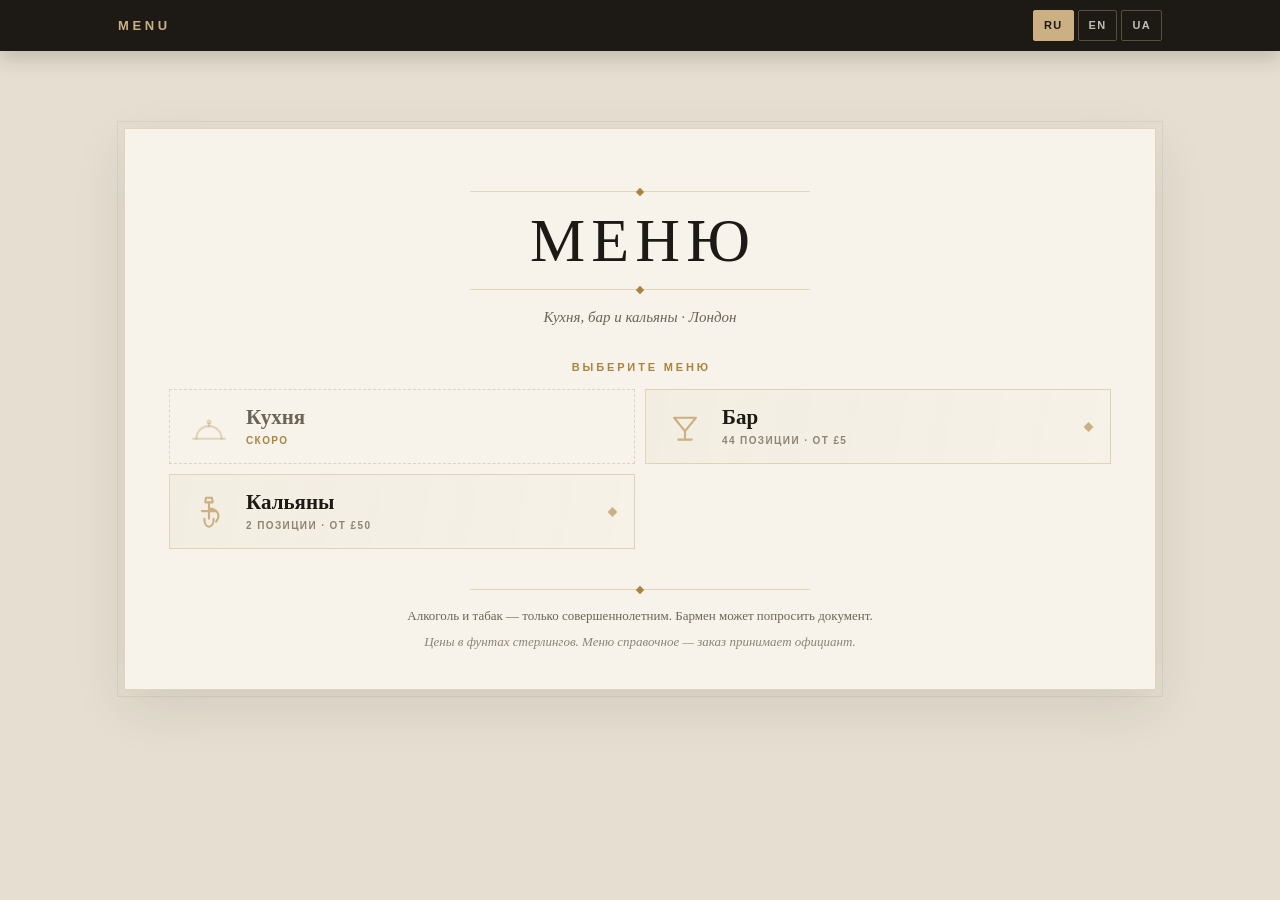
==== index.html @ bf513eb9 "Перезібрано сторінки меню" ====
<!doctype html>
<html lang="ru" class="no-chips">
<head>
<meta charset="utf-8">
<meta name="viewport" content="width=device-width, initial-scale=1, maximum-scale=1, user-scalable=no, viewport-fit=cover">
<title>Меню</title>
<meta name="theme-color" content="#1d1a16">
<meta name="build" content="bf54ff9557b7">
<link rel="manifest" href="site.webmanifest">
<link rel="apple-touch-icon" href="assets/icons/app-180.png">
<meta name="apple-mobile-web-app-capable" content="yes">
<meta name="apple-mobile-web-app-status-bar-style" content="black-translucent">
<meta name="apple-mobile-web-app-title" content="Menu">
<meta name="description" content="Меню">
<link rel="alternate" hreflang="ru" href="index.html"><link rel="alternate" hreflang="en" href="index-en.html"><link rel="alternate" hreflang="uk" href="index-uk.html">
<!-- Сторінку згенеровано: python3 tools/build.py. Правки — у data/ і assets/. -->
<style>
/* ==========================================================================
   Сторінка меню. Друкована картка, а не застосунок: папір, золото,
   антиква. Один світлий режим навмисно — меню має виглядати як надруковане.
   ========================================================================== */

:root {
  --paper:      #f7f3ea;
  --paper-edge: #e6dfd1;
  --ink:        #1d1a16;
  --muted:      #6d6455;
  --faint:      #8d8474;
  --gold:       #a8843f;
  --gold-soft:  #cbb083;
  --line:       rgba(168, 132, 63, .28);
  --line-soft:  rgba(29, 26, 22, .12);

  --serif: "Cormorant Garamond", "Didot", "Bodoni MT", "Playfair Display",
           "Times New Roman", Times, Georgia, serif;
  --sans:  "Inter", "Helvetica Neue", Arial, system-ui, sans-serif;

  --wrap: 1080px;
  color-scheme: light;
}

*, *::before, *::after { box-sizing: border-box; }

/* Подвійний дотик більше не збільшує сторінку: у меню за нього чіпляються
   випадково, і текст стрибає масштабом посеред читання. Щипок двома пальцями
   лишається — тим, кому дрібно, він потрібен. */
html, body { touch-action: manipulation; }

body {
  margin: 0;
  background: var(--paper-edge);
  color: var(--ink);
  font-family: var(--serif);
  font-size: 17px;
  line-height: 1.5;
  -webkit-text-size-adjust: 100%;
  padding-top: calc(var(--bar) + var(--inset));
}

/* Те, чого без скрипта немає сенсу показувати. */
.js-only { display: none; }
.js .js-only { display: block; }

/* ------------------------------------------------------------- шапка --- */
/* Панель прикріплена до верху вікна: марка, мови й розділи стоять на місці,
   а меню проходить під ними. Висота панелі описана змінною — з неї ж
   береться відступ сторінки, щоб перший рядок меню не ховався під панеллю.

   Відступ під системний рядок обмежений навмисно. Без нього годинник і
   заряд лягають просто на панель; з голим env(safe-area-inset-top) деякі
   вбудовані переглядачі повідомляють пів екрана, і над маркою повисає чорна
   смуга. Обмеження лишає рівно висоту системного рядка й не більше. */
:root {
  --bar: 100px;                                  /* марка + стрічка розділів */
  --bar-plain: 50.5px;                           /* на головній стрічки немає */
  --inset: min(env(safe-area-inset-top, 0px), 52px);   /* під системний рядок */
}

.no-chips { --bar: var(--bar-plain); }

.topbar {
  position: fixed;
  top: 0;
  left: 0;
  right: 0;
  z-index: 30;
  padding-top: var(--inset);
  background: #1d1a16;
  box-shadow: 0 8px 20px rgba(29, 26, 22, .18);
}

.site {
  background: #1d1a16;
  color: var(--paper);
}

.site__bar {
  max-width: var(--wrap);
  margin: 0 auto;
  padding: 10px 18px;
  display: flex;
  align-items: center;
  justify-content: space-between;
  gap: 12px;
}

.mark {
  display: inline-flex;
  text-decoration: none;
  font-family: var(--sans);
  font-size: 13px;
  font-weight: 600;
  letter-spacing: .28em;
  color: var(--gold-soft);
  align-items: baseline;
  gap: 8px;
}

.langs { display: flex; gap: 4px; }

.lang {
  text-decoration: none;
  background: transparent;
  border: 1px solid rgba(203, 176, 131, .35);
  color: rgba(247, 243, 234, .75);
  font-family: var(--sans);
  font-size: 11px;
  font-weight: 600;
  letter-spacing: .12em;
  padding: 6px 10px;
  border-radius: 2px;
  cursor: pointer;
  user-select: none;
  transition: background .15s, color .15s, border-color .15s;
}

.lang:hover { border-color: var(--gold-soft); color: var(--paper); }

.lang.is-active {
  background: var(--gold-soft);
  border-color: var(--gold-soft);
  color: #1d1a16;
}

/* ------------------------------------------------- стрічка розділів --- */
.subbar {
  border-top: 1px solid rgba(203, 176, 131, .18);
}

.subbar__inner {
  max-width: var(--wrap);
  margin: 0 auto;
  padding: 8px 12px;
  display: flex;
}

.chips { display: flex; }

/* -------------------------------------------------------------- аркуш --- */
/* Ціль кнопки «нагору». Запас зверху дорівнює висоті панелі, інакше перехід
   лишав би початок аркуша під нею. */
.sheet {
  scroll-margin-top: calc(var(--bar) + var(--inset));
  max-width: var(--wrap);
  margin: 0 auto;
  padding: 18px 12px 40px;
}

.sheet__inner {
  background: var(--paper);
  border: 1px solid var(--line);
  outline: 1px solid rgba(29, 26, 22, .06);
  outline-offset: 6px;
  padding: 34px 20px 30px;
  box-shadow: 0 18px 50px rgba(29, 26, 22, .10);
}

/* ------------------------------------------------------------ титул --- */
.masthead { text-align: center; }

.masthead__title {
  margin: 0;
  font-weight: 400;
  font-size: clamp(30px, 9vw, 62px);
  line-height: 1.05;
  letter-spacing: .1em;
  text-indent: .1em;
  text-transform: uppercase;
}

.masthead__sub {
  margin: 10px 0 0;
  font-style: italic;
  color: var(--muted);
  font-size: 15px;
}

/* Тонка лінія з ромбом посередині — розділювач із друкованої картки. */
.rule {
  height: 1px;
  background: var(--line);
  margin: 16px auto;
  max-width: 340px;
  position: relative;
}

.rule--diamond::after {
  content: "";
  position: absolute;
  left: 50%;
  top: 50%;
  width: 6px;
  height: 6px;
  background: var(--gold);
  transform: translate(-50%, -50%) rotate(45deg);
}

/* ---------------------------------------------------------- панель --- */
/* Пошук лишається на аркуші й гортається разом із ним: липким тут має бути
   лише те, чим гість користується постійно, — розділи. */
.toolbar { margin: 24px 0 4px; }

.field { position: relative; }

.field input {
  width: 100%;
  appearance: none;
  background: transparent;
  border: 0;
  border-bottom: 1px solid var(--line);
  padding: 8px 30px 8px 2px;
  font-family: var(--serif);
  font-size: 16px;
  font-style: italic;
  color: var(--ink);
}

.field input::placeholder { color: var(--faint); }

/* власний хрестик уже є — системний лише дублює його */
.field input::-webkit-search-cancel-button { display: none; }

.field input:focus { outline: none; border-bottom-color: var(--gold); }

.field__clear {
  position: absolute;
  right: 0;
  top: 50%;
  transform: translateY(-50%);
  appearance: none;
  background: none;
  border: 0;
  color: var(--faint);
  font-size: 14px;
  cursor: pointer;
  padding: 4px 6px;
}

.chips {
  flex: 1 1 auto;
  min-width: 0;
  gap: 8px;
  overflow-x: auto;
  scrollbar-width: none;
}

.chips::-webkit-scrollbar { display: none; }

.chip {
  flex: 0 0 auto;
  text-decoration: none;
  font-family: var(--sans);
  font-size: 11px;
  font-weight: 600;
  letter-spacing: .12em;
  text-transform: uppercase;
  color: rgba(247, 243, 234, .72);
  border: 1px solid rgba(203, 176, 131, .3);
  border-radius: 999px;
  padding: 7px 13px;
  white-space: nowrap;
  transition: color .15s, border-color .15s, background .15s;
}

.chip:hover { color: var(--paper); border-color: var(--gold-soft); }

/* назад на головну — інша роль, ніж у розділів, тому й вигляд інший */
.chip--back {
  color: var(--gold-soft);
  border-color: transparent;
  padding-left: 4px;
}

.chip--back:hover { color: var(--paper); border-color: transparent; }

.chip--top {
  font-size: 14px;
  line-height: 1;
  padding: 6px 11px;
}

.chip.is-active {
  color: #1d1a16;
  border-color: var(--gold-soft);
  background: var(--gold-soft);
}

.toolbar__count {
  margin: 6px 0 0;
  font-size: 12px;
  font-style: italic;
  color: var(--faint);
}

/* -------------------------------------------------------- головна --- */
/* Розділів десять, і гортати їх згори вниз довго. Тому першим екраном —
   вибір розділу картками. Це звичайні посилання: працюють без скрипта. */
.home { margin: 26px 0 34px; }

.home__pick {
  margin: 0 0 14px;
  font-family: var(--sans);
  font-size: 11px;
  font-weight: 600;
  letter-spacing: .26em;
  text-indent: .26em;
  text-transform: uppercase;
  color: var(--gold);
  text-align: center;
}

.cards {
  display: grid;
  gap: 10px;
}

.card {
  display: flex;
  align-items: center;
  gap: 16px;
  padding: 15px 44px 15px 18px;
  position: relative;
  text-decoration: none;
  color: inherit;
  border: 1px solid var(--line);
  background: linear-gradient(100deg, rgba(168, 132, 63, .05), rgba(168, 132, 63, .01));
  transition: border-color .15s, background .15s;
}

/* ромб замість стрілки — той самий знак, що й у розділювачах картки */
.card::after {
  content: "";
  position: absolute;
  right: 18px;
  top: 50%;
  width: 7px;
  height: 7px;
  background: var(--gold-soft);
  transform: translateY(-50%) rotate(45deg);
  transition: background .15s;
}

.card:hover {
  border-color: var(--gold-soft);
  background: rgba(168, 132, 63, .09);
}

/* меню, яке ще не відкрите: видно, але не веде нікуди */
.card--soon {
  cursor: default;
  background: none;
  border-style: dashed;
}

.card--soon .card__name { color: var(--muted); }
.card--soon .card__icon { color: var(--line); }
.card--soon .card__meta { color: var(--gold); }
.card--soon::after { display: none; }
.card--soon:hover { border-color: var(--line); background: none; }

.card:hover::after { background: var(--gold); }

.card__icon {
  flex: 0 0 auto;
  width: 42px;
  height: 42px;
  color: var(--gold-soft);
  transition: color .15s;
}

.card__icon svg { width: 100%; height: 100%; display: block; }

.card:hover .card__icon { color: var(--gold); }

.card__text {
  display: flex;
  flex-direction: column;
  gap: 3px;
  min-width: 0;
}

.card__name {
  font-size: 21px;
  font-weight: 700;
  line-height: 1.2;
}

.card__meta {
  font-family: var(--sans);
  font-size: 10px;
  font-weight: 600;
  letter-spacing: .14em;
  text-transform: uppercase;
  color: var(--faint);
}

/* ---------------------------------------------------------- розділи --- */
.menu { margin-top: 18px; }

.section {
  break-inside: avoid;
  margin: 0 0 34px;
  scroll-margin-top: calc(var(--bar) + var(--inset) + 12px);
}

.section__head { margin-bottom: 12px; }

.section__title {
  margin: 0 0 6px;
  font-family: var(--sans);
  font-size: 13px;
  font-weight: 600;
  letter-spacing: .26em;
  text-indent: .26em;
  text-transform: uppercase;
  color: var(--gold);
  border-bottom: 1px solid var(--line);
  padding-bottom: 8px;
}

.note {
  margin: 0 0 16px;
  border: 1px solid var(--line);
  padding: 10px 14px;
  font-style: italic;
  font-size: 14px;
  color: var(--muted);
  background: rgba(168, 132, 63, .045);
}

/* ---------------------------------------------------------- позиція --- */
.item {
  padding: 12px 0;
  border-bottom: 1px solid var(--line-soft);
}

.item:last-child { border-bottom: 0; }

.item__head {
  display: flex;
  align-items: baseline;
  justify-content: space-between;
  gap: 14px;
}

.item__name {
  margin: 0;
  font-size: 19px;
  font-weight: 700;
  line-height: 1.25;
  letter-spacing: .01em;
}

.item__price {
  margin: 0;
  flex: 0 0 auto;
  font-size: 18px;
  color: var(--gold);
  white-space: nowrap;
}

.item__from {
  font-family: var(--sans);
  font-size: 10px;
  letter-spacing: .1em;
  text-transform: uppercase;
  color: var(--faint);
}

.badge {
  font-family: var(--sans);
  font-size: 9px;
  font-weight: 700;
  letter-spacing: .1em;
  vertical-align: middle;
  color: var(--gold);
  border: 1px solid var(--line);
  border-radius: 2px;
  padding: 1px 4px;
}

/* Новинку видно з-поміж решти: та сама плашка, але залита золотом. Вона
   стоїть у стрічці назви поруч із «18+», тож лишається дрібною. */
.badge--new {
  color: var(--paper);
  background: var(--gold);
  border-color: var(--gold);
}

.item__desc {
  margin: 4px 0 0;
  font-style: italic;
  font-size: 15px;
  color: var(--muted);
}

.item__taste {
  color: var(--faint);
  font-size: .94em;
}

.item__opt {
  margin: 6px 0 0;
  font-size: 14px;
  color: var(--ink);
}

.item__optLabel .item__add {
  font-family: var(--sans);
  font-size: 10px;
  letter-spacing: .1em;
  border-bottom: 0;
}

.item__optLabel {
  font-family: var(--sans);
  font-size: 10px;
  font-weight: 600;
  letter-spacing: .14em;
  text-transform: uppercase;
  color: var(--faint);
  margin-right: 8px;
}

.choice { white-space: nowrap; }
.choice__price { color: var(--gold); }

/* доплата зверху до ціни позиції — має читатися як ціна, а не як варіант */
.item__add {
  color: var(--gold);
  border-bottom: 1px solid var(--line);
}
.sep { color: var(--gold-soft); }

.more { display: inline; }

.more__summary {
  display: inline;
  list-style: none;
  cursor: pointer;
  margin-left: 8px;
  font-family: var(--sans);
  font-size: 10px;
  font-weight: 600;
  letter-spacing: .12em;
  text-transform: uppercase;
  color: var(--gold);
  border-bottom: 1px dotted var(--gold-soft);
}

.more__summary::-webkit-details-marker { display: none; }
.more[open] .more__summary { color: var(--faint); border-bottom-color: transparent; }

.more__list {
  margin: 5px 0 0;
  padding-left: 12px;
  border-left: 1px solid var(--line);
  font-size: 13px;
  color: var(--muted);
}

.item__ing {
  margin: 6px 0 0;
  font-size: 13px;
  color: var(--faint);
}

.item__ingLabel {
  font-family: var(--sans);
  font-size: 10px;
  font-weight: 600;
  letter-spacing: .14em;
  text-transform: uppercase;
}

.empty {
  margin: 30px 0;
  text-align: center;
  font-style: italic;
  color: var(--muted);
}

/* ------------------------------------------------------------- підвал --- */
.foot {
  margin-top: 26px;
  text-align: center;
  font-size: 13px;
  color: var(--muted);
}

.foot p { margin: 6px 0 0; }
.foot__fine { color: var(--faint); font-style: italic; }

/* ----------------------------------------------------------- знижка --- */
/* Правило знижки стоїть над меню й читається без скрипта. У самі дні знижки
   скрипт міняє текст на «сьогодні діє» і підсвічує рядок золотом — щоб гість
   не рахував у голові, а бачив, що ціни вже нижчі. */
.promo {
  margin: 0 0 18px;
  border: 1px solid var(--line);
  border-left: 3px solid var(--gold-soft);
  padding: 10px 14px;
  font-size: 14px;
  color: var(--muted);
  background: rgba(168, 132, 63, .045);
}

.promo.is-on {
  border-left-color: var(--gold);
  color: var(--ink);
  background: rgba(168, 132, 63, .12);
}

.home .promo { margin: 22px 0 0; text-align: center; border-left-width: 1px; }

/* ------------------------------------------------------- за розбите --- */
/* Плата за розбите стоїть у хвості меню й навмисно не схожа на позиції:
   без рамки-картки, дрібнішим кеглем. Гість має її знайти, коли шукатиме,
   але вона не має перебивати кальяни, по які він прийшов. */
.damages {
  margin: 26px 0 0;
  border-top: 1px solid var(--line);
  padding-top: 14px;
}
.damages__title {
  margin: 0;
  font-size: 13px;
  letter-spacing: .16em;
  text-transform: uppercase;
  color: var(--gold);
}
.damages__note { margin: 6px 0 10px; font-size: 14px; font-style: italic; color: var(--muted); }
.damages__list { margin: 0; padding: 0; list-style: none; }
.damages__row {
  display: flex;
  justify-content: space-between;
  gap: 12px;
  padding: 5px 0;
  border-bottom: 1px dotted var(--line);
  font-size: 15px;
}
.damages__row:last-child { border-bottom: 0; }
.damages__price { color: var(--gold); white-space: nowrap; }

/* ----------------------------------------------------------- нагору --- */
/* Барне меню довге: щоб повернутися до розділів угорі, гостю довелося б довго
   гортати. Кнопка зʼявляється, коли до верху вже далеко, і стоїть у нижньому
   кутку — під великим пальцем, але збоку від назв і цін. */
.totop {
  position: fixed;
  right: 14px;
  bottom: calc(16px + env(safe-area-inset-bottom, 0px));
  z-index: 5;
  width: 46px;
  height: 46px;
  border: 1px solid var(--gold);
  border-radius: 50%;
  background: rgba(29, 26, 22, .92);
  color: var(--gold-soft);
  font-size: 20px;
  line-height: 1;
  cursor: pointer;
  box-shadow: 0 3px 10px rgba(29, 26, 22, .25);
  opacity: 0;
  visibility: hidden;
  transition: opacity .18s ease, visibility .18s ease;
}

.totop.is-on { opacity: 1; visibility: visible; }

@media (prefers-reduced-motion: reduce) {
  .totop { transition: none; }
}

/* ------------------------------------------------------- широкий екран --- */
@media (min-width: 560px) {
  .cards { grid-template-columns: 1fr 1fr; }
}

@media (min-width: 860px) {
  .sheet { padding: 26px 24px 60px; }
  .sheet__inner { padding: 46px 44px 38px; }
  :root { --bar: 102px; }
  .toolbar { margin: 28px 0 6px; }
  .subbar__inner { padding: 9px 24px; }

  .menu {
    columns: 2;
    column-gap: 48px;
  }

  .home { margin: 30px 0 40px; }

  .section { margin-bottom: 30px; }
}

@media (min-width: 1200px) {
  body { font-size: 18px; }
}

/* --------------------------------------------------------------- друк --- */
@media print {
  .topbar, .toolbar, .totop { display: none !important; }
  body { background: #fff; }
  .sheet__inner { box-shadow: none; border-color: #bbb; }
  .menu { columns: 2; column-gap: 34px; }
}

</style>
</head>
<body data-stem="index" data-lang="ru">
<script type="application/json" id="promo">{"full": [{"from": 7920, "to": 540}], "except": [{"from": "2026-08-30T09:00", "to": "2026-08-31T12:00", "note": "Эти выходные — полная цена до понедельника, 12:00."}], "hand": {"mode": "off", "until": ""}}</script>

<!-- Панель прикріплена до верху: меню проходить під нею, вона не рухається. -->
<div class="topbar">
  <header class="site">
    <div class="site__bar">
      <a class="mark" href="index.html" title="К меню"
         aria-label="К меню">MENU</a>
      <nav class="langs" aria-label="Язык"><a class="lang is-active" href="index.html" hreflang="ru" title="Русский" data-lang="ru">RU</a><a class="lang" href="index-en.html" hreflang="en" title="English" data-lang="en">EN</a><a class="lang" href="index-uk.html" hreflang="uk" title="Українська" data-lang="uk">UA</a></nav>
    </div>
  </header>
  
</div>

<main class="sheet" id="top">
  <div class="sheet__inner">
  <div class="page" lang="ru">


  <div class="masthead">
    <div class="rule rule--diamond" aria-hidden="true"></div>
    <h1 class="masthead__title">Меню</h1>
    <div class="rule rule--diamond" aria-hidden="true"></div>
    <p class="masthead__sub">Кухня, бар и кальяны · Лондон</p>
  </div>

  <div class="home">
    <p class="home__pick">Выберите меню</p>
    <nav class="cards" aria-label="Выберите меню"><span class="card card--soon" aria-disabled="true"><span class="card__icon"><svg aria-hidden="true" focusable="false" xmlns="http://www.w3.org/2000/svg" viewBox="0 0 100 100">
  <g fill="none" stroke="currentColor" stroke-width="5" stroke-linecap="round" stroke-linejoin="round">
    <path d="M12,78 L88,78"/>
    <path d="M20,78 A30,30 0 0 1 80,78"/>
    <path d="M50,48 L50,42"/>
    <circle cx="50" cy="38" r="3.5"/>
  </g>
</svg></span><span class="card__text"><span class="card__name">Кухня</span><span class="card__meta">Скоро</span></span></span><a class="card" href="bar.html"><span class="card__icon"><svg aria-hidden="true" focusable="false" xmlns="http://www.w3.org/2000/svg" viewBox="0 0 100 100">
  <g fill="none" stroke="currentColor" stroke-width="5" stroke-linecap="round" stroke-linejoin="round">
    <path d="M24,28 L76,28 L50,60 Z"/>
    <path d="M50,60 L50,80"/>
    <path d="M34,80 L66,80"/>
  </g>
</svg></span><span class="card__text"><span class="card__name">Бар</span><span class="card__meta">44 позиции · от <span data-promo="£4">£5</span></span></span></a><a class="card" href="hookah.html"><span class="card__icon"><svg aria-hidden="true" focusable="false" xmlns="http://www.w3.org/2000/svg" viewBox="0 0 100 100">
  <g fill="none" stroke="currentColor" stroke-width="5" stroke-linecap="round" stroke-linejoin="round">
    <path d="M43,16 L57,16 L59,27 L41,27 Z"/>
    <path d="M50,27 L50,66"/>
    <path d="M33,48 L67,48"/>
    <path d="M39,66 C39,76 43,85 50,85 C57,85 61,76 61,66"/>
    <path d="M50,42 C72,42 78,60 67,73"/>
  </g>
</svg></span><span class="card__text"><span class="card__name">Кальяны</span><span class="card__meta">2 позиции · от <span data-promo="£40">£50</span></span></span></a></nav>
    <p class="promo" data-today="Сейчас действует: напитки −20%, кальян от £40.">С воскресенья 9:00 до пятницы 12:00 — напитки −20%, кальян от £40.</p>
  </div>

  <footer class="foot">
    <div class="rule rule--diamond" aria-hidden="true"></div>
    <p>Алкоголь и табак — только совершеннолетним. Бармен может попросить документ.</p>
    <p class="foot__fine">Цены в фунтах стерлингов. Меню справочное — заказ принимает официант.</p>
  </footer>
  </div>
  </div>
</main>

<script>
/* ==========================================================================
   Покращення, а не основа. Меню вже в HTML і читається без цього файлу:
   мова — окремі сторінки, розділи — звичайні якорі, обʼєми — <details>.
   Скрипт додає пошук, підсвітку розділу, памʼять про мову й перехід між
   мовами без втрати місця читання.
   ========================================================================== */
(function () {
  'use strict';

  var LANGS = ['ru', 'en', 'uk'];
  var STORAGE_KEY = 'menu-lang';
  var LANG = document.body.getAttribute('data-lang');
  var STEM = document.body.getAttribute('data-stem');

  document.documentElement.className += ' js';

  function barHeight() {
    var bar = document.querySelector('.topbar');
    return bar ? bar.getBoundingClientRect().height : 100;
  }

  /* ------------------------------------------------------------- мова --- */
  /* Сторінка кожної мови окрема, тож перемикач — звичайні посилання. Скрипту
     лишається памʼять: запамʼятати вибір і на наступному заході відкрити ту
     саму мову. Мову браузера навмисно не питаємо — основна мова меню
     російська, і сторінка має відкриватися нею, поки гість не перемкнув. */
  function stored() {
    try {
      var saved = localStorage.getItem(STORAGE_KEY);
      return LANGS.indexOf(saved) > -1 ? saved : null;
    } catch (err) { return null; }
  }

  function remember(code) {
    try { localStorage.setItem(STORAGE_KEY, code); } catch (err) { /* ігноруємо */ }
  }

  /* Пошуковий запит їде разом із мовою: слово в адресі, а не в памʼяті, бо
     сторінка іншої мови — окремий файл і починає з чистого аркуша. */
  function param(name) {
    var hit = location.search.match(new RegExp('[?&]' + name + '=([^&]*)'));
    if (!hit) return '';
    try { return decodeURIComponent(hit[1].replace(/\+/g, ' ')); } catch (err) { return ''; }
  }

  var asked = param('q');

  function langHref(link) {
    var base = link.getAttribute('href').split('#')[0].split('?')[0];
    /* Поки в пошуку щось написано, гість читає не розділ, а знахідки: якір
       розділу відніс би його казна-куди, тож несемо сам запит і лишаємо
       гостя вгорі результатів. */
    var input = document.querySelector('.field input');
    var typed = input ? input.value.trim() : '';
    if (typed) return base + '?q=' + encodeURIComponent(typed);
    var here = currentSection();
    return here ? base + '#cat-' + here : base;
  }

  var links = [].slice.call(document.querySelectorAll('.lang[data-lang]'));

  links.forEach(function (link) {
    link.addEventListener('click', function () {
      remember(link.getAttribute('data-lang'));
      link.href = langHref(link);
    });
  });

  var want = (location.search.match(/[?&]lang=([a-z]{2})/) || [])[1];
  if (LANGS.indexOf(want) === -1) want = stored();

  if (want && want !== LANG) {
    var twin = links.filter(function (l) { return l.getAttribute('data-lang') === want; })[0];
    if (twin) {
      remember(want);
      var to = twin.getAttribute('href').split('#')[0].split('?')[0];
      if (asked) to += '?q=' + encodeURIComponent(asked);
      location.replace(to + location.hash);
      return;
    }
  }
  if (want === LANG) remember(LANG);

  /* ------------------------------------------------------------ пошук --- */
  function fold(text) {
    return (text || '').toLowerCase().replace(/ё/g, 'е').replace(/['’`]/g, 'ʼ').trim();
  }

  /* «1 позиція», «2 позиції», «5 позицій» — форми числа беремо зі сторінки,
     щоб мови жили в даних, а не в скрипті. */
  function countText(n, box) {
    var forms = (box.getAttribute('data-forms') || '').split('|');
    if (forms.length < 3) return n + ' ' + forms[0];
    if (box.getAttribute('data-lang') === 'en') return n + ' ' + (n === 1 ? forms[0] : forms[1]);
    var tens = n % 100, unit = n % 10;
    if (unit === 1 && tens !== 11) return n + ' ' + forms[0];
    if (unit >= 2 && unit <= 4 && (tens < 12 || tens > 14)) return n + ' ' + forms[1];
    return n + ' ' + forms[2];
  }

  var sections = [].slice.call(document.querySelectorAll('.section'));
  var chips = [].slice.call(document.querySelectorAll('.chip[data-cat]'));

  function wireSearch() {
    var input = document.querySelector('.field input');
    var clear = document.querySelector('.field__clear');
    var count = document.querySelector('.toolbar__count');
    var empty = document.querySelector('.empty');
    var items = [].slice.call(document.querySelectorAll('.item'));
    if (!input) return;

    function filter() {
      var query = fold(input.value);
      var shown = 0;

      items.forEach(function (item) {
        var hit = !query || item.getAttribute('data-search').indexOf(query) > -1;
        item.hidden = !hit;
        if (hit) shown++;
      });

      sections.forEach(function (section) {
        section.hidden = !section.querySelector('.item:not([hidden])');
        /* Спільна примітка розділу стосується всього розділу, а не знахідки —
           під час пошуку вона тільки заважає читати результат. */
        var note = section.querySelector('.note');
        if (note) note.hidden = !!query;
      });

      chips.forEach(function (chip) {
        var section = document.getElementById('cat-' + chip.getAttribute('data-cat'));
        chip.hidden = !section || section.hidden;
      });

      if (count) count.textContent = countText(shown, count);
      if (empty) empty.hidden = shown > 0;
      if (clear) clear.hidden = !input.value;
    }

    if (asked) input.value = asked;

    input.addEventListener('input', filter);
    clear.addEventListener('click', function () {
      input.value = '';
      filter();
      input.focus();
    });
    filter();
  }

  /* -------------------------------------------- підсвітка розділу --- */
  var active = '';

  /* Розділ, який гість зараз читає. Запас у 60 px — це висота заголовка:
     одразу після переходу до розділу його заголовок стоїть трохи нижче
     панелі, і без запасу поточним вважався б попередній розділ. */
  function currentSection() {
    var edge = barHeight() + 60;
    var found = '';
    sections.forEach(function (section) {
      /* Схований пошуком розділ не має розмірів, і його верх — нуль: без цієї
         перевірки поточним вважався б останній схований, тобто самий низ меню. */
      if (section.hidden || !section.offsetParent) return;
      if (section.getBoundingClientRect().top <= edge) {
        found = section.id.replace('cat-', '');
      }
    });
    return found || active;
  }

  function wireSpy() {
    if (!sections.length || !chips.length || !window.IntersectionObserver) return;

    var observer = new IntersectionObserver(function (entries) {
      entries.forEach(function (entry) {
        if (!entry.isIntersecting) return;
        active = entry.target.id.replace('cat-', '');
        chips.forEach(function (chip) {
          var on = chip.getAttribute('data-cat') === active;
          chip.classList.toggle('is-active', on);
          if (on) chip.scrollIntoView({ block: 'nearest', inline: 'nearest' });
        });
      });
    }, { rootMargin: '-45% 0px -50% 0px' });

    sections.forEach(function (section) { observer.observe(section); });
  }

  /* ----------------------------------------------------------- нагору --- */
  function wireTop() {
    var button = document.querySelector('.totop');
    if (!button) return;

    /* Півтора екрана — стільки, щоб кнопка не мигтіла на перших рядках, але
       вже стояла напоготові, коли гість справді пішов углиб меню. */
    var deep = false;

    function look() {
      var now = window.pageYOffset > window.innerHeight * 1.5;
      if (now === deep) return;
      deep = now;
      button.classList.toggle('is-on', deep);
    }

    /* Фокус на пошук навмисно не ставимо: на телефоні це підняло б
       клавіатуру, а гість просто хотів повернутися до початку. */
    button.addEventListener('click', function () {
      window.scrollTo({ top: 0, behavior: 'smooth' });
    });

    window.addEventListener('scroll', look, { passive: true });
    look();
  }

  /* ----------------------------------------------------------- знижка --- */
  /* У сторінці надруковані обидві ціни: звичайна текстом, знижкова в
     data-promo. Знижка діє завжди, крім вікон повної ціни — щотижневого
     (пʼятниця 12:00 → неділя 9:00) і разових за датами. Розклад лежить у
     сторінці блоком JSON, час у ньому лондонський. */
  var WEEK = ['Sun', 'Mon', 'Tue', 'Wed', 'Thu', 'Fri', 'Sat'];

  function londonNow() {
    /* Час рахуємо за Лондоном, а не за годинником телефона: гість може
       приїхати з іншим поясом, а знижка привʼязана до годинника бару. */
    var d = new Date();
    try {
      var bits = {};
      new Intl.DateTimeFormat('en-GB', {
        timeZone: 'Europe/London', weekday: 'short', hour12: false,
        year: 'numeric', month: '2-digit', day: '2-digit',
        hour: '2-digit', minute: '2-digit'
      }).formatToParts(d).forEach(function (part) { bits[part.type] = part.value; });

      var day = WEEK.indexOf(String(bits.weekday).slice(0, 3));
      var hour = Number(bits.hour) % 24;          /* деякі браузери кажуть «24» */
      var minute = Number(bits.minute);
      if (day > -1 && hour >= 0 && minute >= 0) {
        return {
          week: day * 1440 + hour * 60 + minute,
          stamp: bits.year + '-' + bits.month + '-' + bits.day + 'T'
                 + (hour < 10 ? '0' : '') + hour + ':' + bits.minute
        };
      }
    } catch (err) { /* старий браузер — рахуємо за телефоном */ }

    function two(n) { return (n < 10 ? '0' : '') + n; }
    return {
      week: d.getDay() * 1440 + d.getHours() * 60 + d.getMinutes(),
      stamp: d.getFullYear() + '-' + two(d.getMonth() + 1) + '-' + two(d.getDate())
             + 'T' + two(d.getHours()) + ':' + two(d.getMinutes())
    };
  }

  /* Вікно може переходити через кінець тижня: пʼятниця 12:00 → неділя 9:00
     починається пізно ввечері тижня й закінчується вже на його початку. */
  function inWeekWindow(minute, from, to) {
    return from <= to ? (minute >= from && minute < to)
                      : (minute >= from || minute < to);
  }

  function wirePromo() {
    var box = document.getElementById('promo');
    var note = document.querySelector('.promo');
    if (!box) return;

    var plan;
    try { plan = JSON.parse(box.textContent); } catch (err) { return; }

    var now = londonNow();
    var full = null;      /* вікно повної ціни, якщо ми зараз у ньому */
    var once = false;     /* і воно разове, а не щотижневе */

    /* Ручна накладка з адмінки старша за графік: вечір іде не за планом —
       бар забирає знижку або лишає її кнопкою. «until» — лондонський час,
       коли накладка спадає сама; порожнє — поки її не приберуть. */
    var hand = plan.hand;
    if (hand && hand.until && now.stamp >= hand.until) hand = null;

    if (hand && hand.mode === 'off') { full = hand; once = true; }
    else if (!hand) {
      (plan['except'] || []).forEach(function (w) {
        if (!full && now.stamp >= w.from && now.stamp < w.to) { full = w; once = true; }
      });
      if (!full) {
        (plan.full || []).forEach(function (w) {
          if (!full && inWeekWindow(now.week, w.from, w.to)) full = w;
        });
      }
    }
    /* hand.mode === 'on' — знижка попри графік: жодного вікна повної ціни. */

    if (full) {
      /* Повна ціна — надруковані ціни й так правильні. А от рядок над меню
         обіцяє знижку, тож у разовому вікні його треба поправити: з
         приміткою він пояснює, чому знижки зараз немає, а без примітки
         зникає зовсім — меню виглядає як звичайне. Щотижневе вікно рядка
         не чіпає: правило в ньому саме й каже, що зараз ціни повні. */
      if (note && full.note) note.textContent = full.note;
      else if (note && once) note.parentNode.removeChild(note);
      return;
    }

    [].slice.call(document.querySelectorAll('[data-promo]')).forEach(function (node) {
      node.textContent = node.getAttribute('data-promo');
    });
    if (note) {
      var on = note.getAttribute('data-today');
      if (on) note.textContent = on;
      note.className = 'promo is-on';
    }
  }

  /* ---------------------------------------------------------- новинки --- */
  /* Плашка «нове» надрукована в сторінці з датою, коли вона має згаснути.
     Сторінки перезбираються не щодня, тож гасить її скрипт — і теж за
     Лондоном, як і знижку: новинка закінчується за годинником бару. */
  function wireNew() {
    var now = londonNow().stamp.slice(0, 10);
    [].slice.call(document.querySelectorAll('.badge--new[data-until]'))
      .forEach(function (node) {
        if (now >= node.getAttribute('data-until')) node.parentNode.removeChild(node);
      });
  }

  wireSearch();
  wireSpy();
  wireTop();
  wirePromo();
  wireNew();

  /* ------------------------------------------------- свіжість меню --- */
  /* Сторінка, додана на екран «Домів», живе в кеші телефона: оновити її
     нічим — адресного рядка немає. Тому вона сама звіряє свій відбиток із
     version.json і, якщо меню змінилося, перезавантажується з новою адресою:
     інакше з кешу приїхала б та сама стара сторінка. */
  function checkFresh() {
    var meta = document.querySelector('meta[name="build"]');
    if (!meta || document.hidden) return;

    fetch('version.json?t=' + Date.now(), { cache: 'no-store' })
      .then(function (r) { return r.json(); })
      .then(function (fresh) {
        if (!fresh.build || fresh.build === meta.content) return;

        /* Якщо ми вже прийшли по цю саме версію, а сторінка все одно стара —
           значить, публікація ще в дорозі. Перезавантажувати вдруге не можна:
           вийде безкінечне коло. */
        var url = new URL(location.href);
        if (url.searchParams.get('v') === fresh.build) return;

        url.searchParams.set('v', fresh.build);
        location.replace(url.toString());
      })
      .catch(function () { /* немає звʼязку — показуємо що є */ });
  }

  checkFresh();
  document.addEventListener('visibilitychange', function () {
    if (!document.hidden) checkFresh();
  });
  window.addEventListener('pageshow', function (e) { if (e.persisted) checkFresh(); });
}());

</script>
</body>
</html>
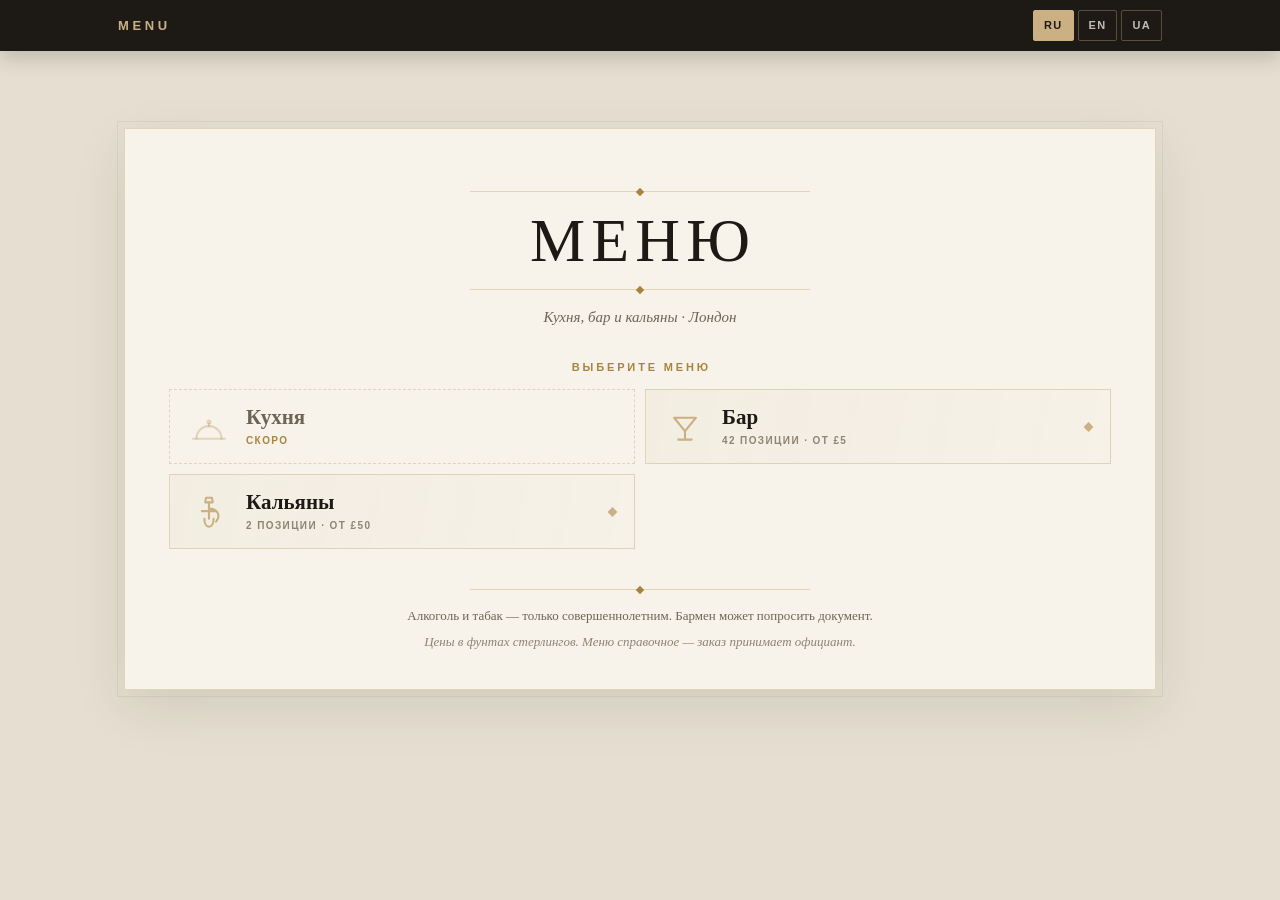
==== commit 91c05df4: "Перезібрано сторінки меню" ====
--- a/index.html
+++ b/index.html
@@ -5,7 +5,7 @@
 <meta name="viewport" content="width=device-width, initial-scale=1, maximum-scale=1, user-scalable=no, viewport-fit=cover">
 <title>Меню</title>
 <meta name="theme-color" content="#1d1a16">
-<meta name="build" content="bf54ff9557b7">
+<meta name="build" content="3112fc3bd186">
 <link rel="manifest" href="site.webmanifest">
 <link rel="apple-touch-icon" href="assets/icons/app-180.png">
 <meta name="apple-mobile-web-app-capable" content="yes">
@@ -770,7 +770,7 @@
     <path d="M50,60 L50,80"/>
     <path d="M34,80 L66,80"/>
   </g>
-</svg></span><span class="card__text"><span class="card__name">Бар</span><span class="card__meta">44 позиции · от <span data-promo="£4">£5</span></span></span></a><a class="card" href="hookah.html"><span class="card__icon"><svg aria-hidden="true" focusable="false" xmlns="http://www.w3.org/2000/svg" viewBox="0 0 100 100">
+</svg></span><span class="card__text"><span class="card__name">Бар</span><span class="card__meta">42 позиции · от <span data-promo="£4">£5</span></span></span></a><a class="card" href="hookah.html"><span class="card__icon"><svg aria-hidden="true" focusable="false" xmlns="http://www.w3.org/2000/svg" viewBox="0 0 100 100">
   <g fill="none" stroke="currentColor" stroke-width="5" stroke-linecap="round" stroke-linejoin="round">
     <path d="M43,16 L57,16 L59,27 L41,27 Z"/>
     <path d="M50,27 L50,66"/>
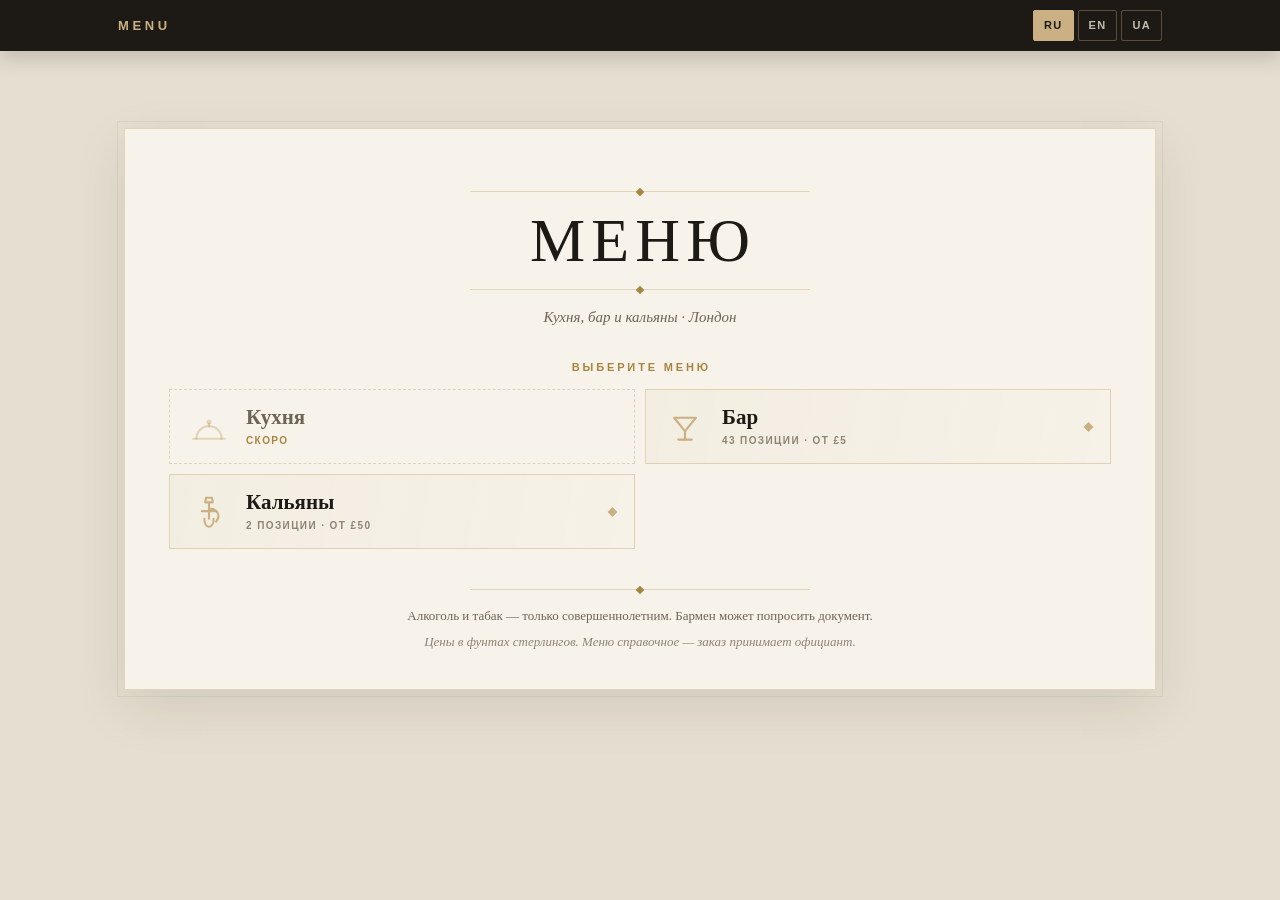
==== commit 40feaca6: "Перезібрано сторінки меню" ====
--- a/index.html
+++ b/index.html
@@ -5,7 +5,7 @@
 <meta name="viewport" content="width=device-width, initial-scale=1, maximum-scale=1, user-scalable=no, viewport-fit=cover">
 <title>Меню</title>
 <meta name="theme-color" content="#1d1a16">
-<meta name="build" content="3112fc3bd186">
+<meta name="build" content="c08884ca50bc">
 <link rel="manifest" href="site.webmanifest">
 <link rel="apple-touch-icon" href="assets/icons/app-180.png">
 <meta name="apple-mobile-web-app-capable" content="yes">
@@ -770,7 +770,7 @@
     <path d="M50,60 L50,80"/>
     <path d="M34,80 L66,80"/>
   </g>
-</svg></span><span class="card__text"><span class="card__name">Бар</span><span class="card__meta">42 позиции · от <span data-promo="£4">£5</span></span></span></a><a class="card" href="hookah.html"><span class="card__icon"><svg aria-hidden="true" focusable="false" xmlns="http://www.w3.org/2000/svg" viewBox="0 0 100 100">
+</svg></span><span class="card__text"><span class="card__name">Бар</span><span class="card__meta">43 позиции · от <span data-promo="£4">£5</span></span></span></a><a class="card" href="hookah.html"><span class="card__icon"><svg aria-hidden="true" focusable="false" xmlns="http://www.w3.org/2000/svg" viewBox="0 0 100 100">
   <g fill="none" stroke="currentColor" stroke-width="5" stroke-linecap="round" stroke-linejoin="round">
     <path d="M43,16 L57,16 L59,27 L41,27 Z"/>
     <path d="M50,27 L50,66"/>
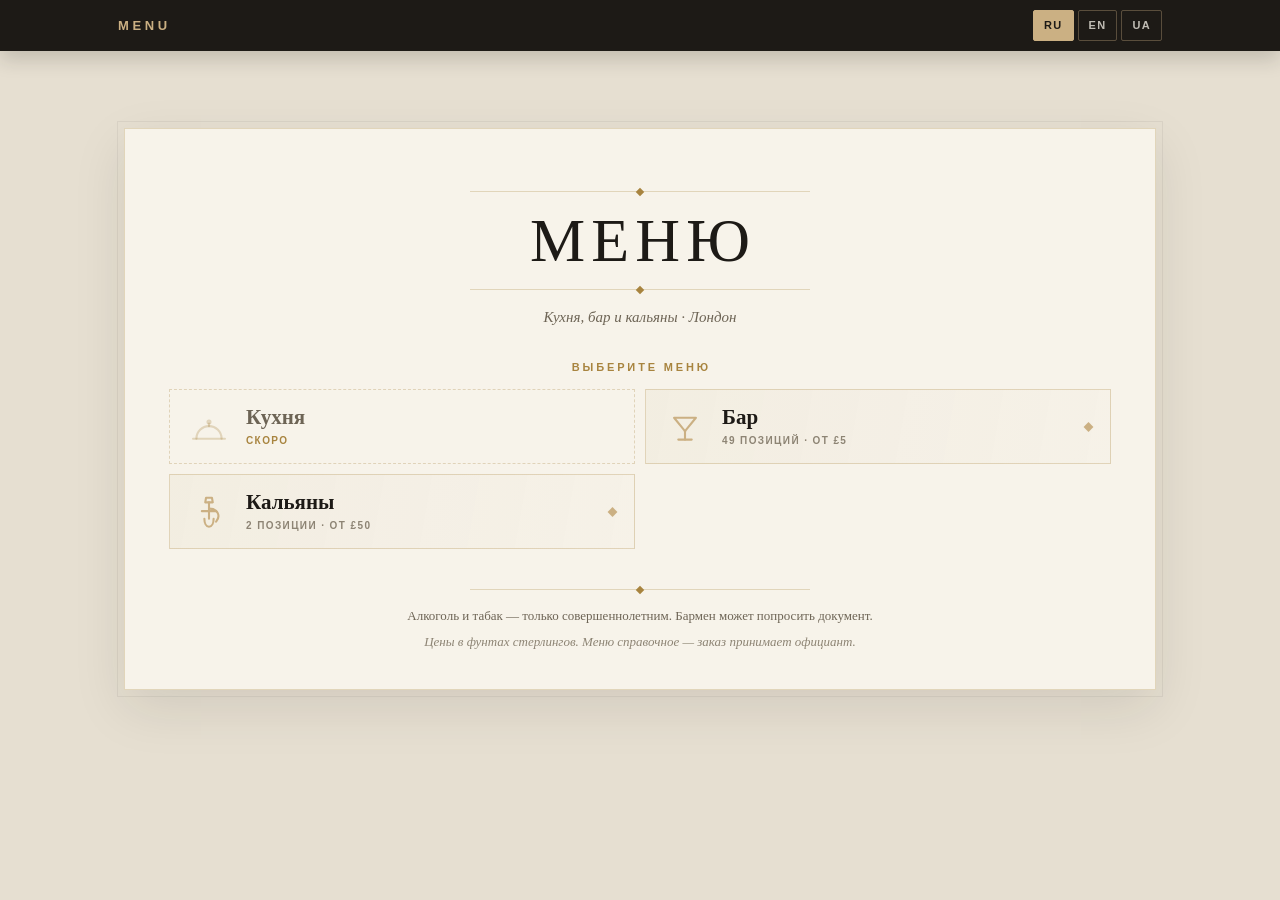
==== commit 6c473937: "Шість нових коктейлів по £16 Raspberry Kiss, Grinch Margarita, Campino, Tiramisu Liquid, Toffee Espr" ====
--- a/index.html
+++ b/index.html
@@ -5,7 +5,7 @@
 <meta name="viewport" content="width=device-width, initial-scale=1, maximum-scale=1, user-scalable=no, viewport-fit=cover">
 <title>Меню</title>
 <meta name="theme-color" content="#1d1a16">
-<meta name="build" content="c08884ca50bc">
+<meta name="build" content="72aa84c71711">
 <link rel="manifest" href="site.webmanifest">
 <link rel="apple-touch-icon" href="assets/icons/app-180.png">
 <meta name="apple-mobile-web-app-capable" content="yes">
@@ -770,7 +770,7 @@
     <path d="M50,60 L50,80"/>
     <path d="M34,80 L66,80"/>
   </g>
-</svg></span><span class="card__text"><span class="card__name">Бар</span><span class="card__meta">43 позиции · от <span data-promo="£4">£5</span></span></span></a><a class="card" href="hookah.html"><span class="card__icon"><svg aria-hidden="true" focusable="false" xmlns="http://www.w3.org/2000/svg" viewBox="0 0 100 100">
+</svg></span><span class="card__text"><span class="card__name">Бар</span><span class="card__meta">49 позиций · от <span data-promo="£4">£5</span></span></span></a><a class="card" href="hookah.html"><span class="card__icon"><svg aria-hidden="true" focusable="false" xmlns="http://www.w3.org/2000/svg" viewBox="0 0 100 100">
   <g fill="none" stroke="currentColor" stroke-width="5" stroke-linecap="round" stroke-linejoin="round">
     <path d="M43,16 L57,16 L59,27 L41,27 Z"/>
     <path d="M50,27 L50,66"/>
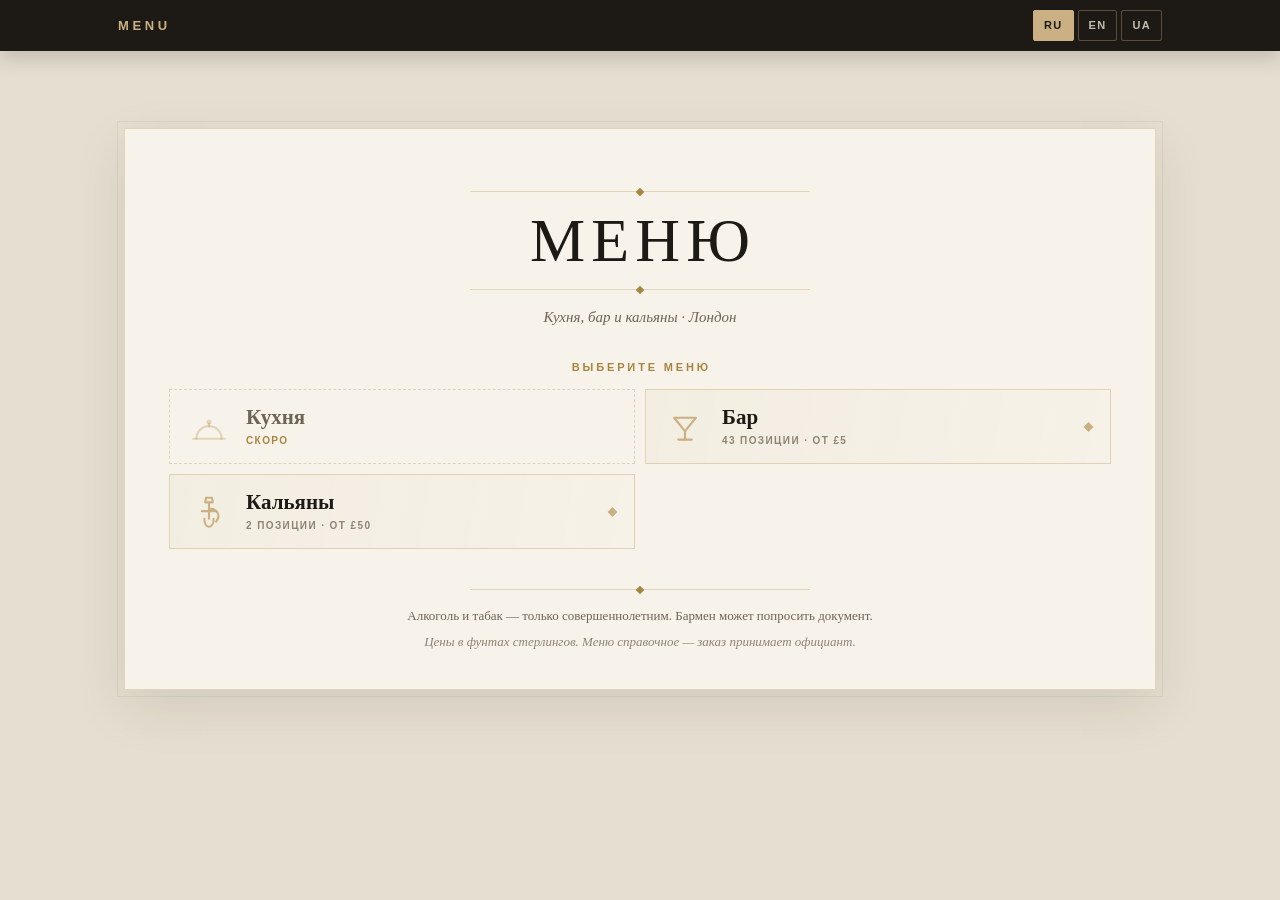
==== commit 96a13608: "Шість нових коктейлів поки вимкнено Лишаються в каталозі й в адмінці, але на сторінку не потрапляють" ====
--- a/index.html
+++ b/index.html
@@ -5,7 +5,7 @@
 <meta name="viewport" content="width=device-width, initial-scale=1, maximum-scale=1, user-scalable=no, viewport-fit=cover">
 <title>Меню</title>
 <meta name="theme-color" content="#1d1a16">
-<meta name="build" content="72aa84c71711">
+<meta name="build" content="923470f6cb8d">
 <link rel="manifest" href="site.webmanifest">
 <link rel="apple-touch-icon" href="assets/icons/app-180.png">
 <meta name="apple-mobile-web-app-capable" content="yes">
@@ -770,7 +770,7 @@
     <path d="M50,60 L50,80"/>
     <path d="M34,80 L66,80"/>
   </g>
-</svg></span><span class="card__text"><span class="card__name">Бар</span><span class="card__meta">49 позиций · от <span data-promo="£4">£5</span></span></span></a><a class="card" href="hookah.html"><span class="card__icon"><svg aria-hidden="true" focusable="false" xmlns="http://www.w3.org/2000/svg" viewBox="0 0 100 100">
+</svg></span><span class="card__text"><span class="card__name">Бар</span><span class="card__meta">43 позиции · от <span data-promo="£4">£5</span></span></span></a><a class="card" href="hookah.html"><span class="card__icon"><svg aria-hidden="true" focusable="false" xmlns="http://www.w3.org/2000/svg" viewBox="0 0 100 100">
   <g fill="none" stroke="currentColor" stroke-width="5" stroke-linecap="round" stroke-linejoin="round">
     <path d="M43,16 L57,16 L59,27 L41,27 Z"/>
     <path d="M50,27 L50,66"/>
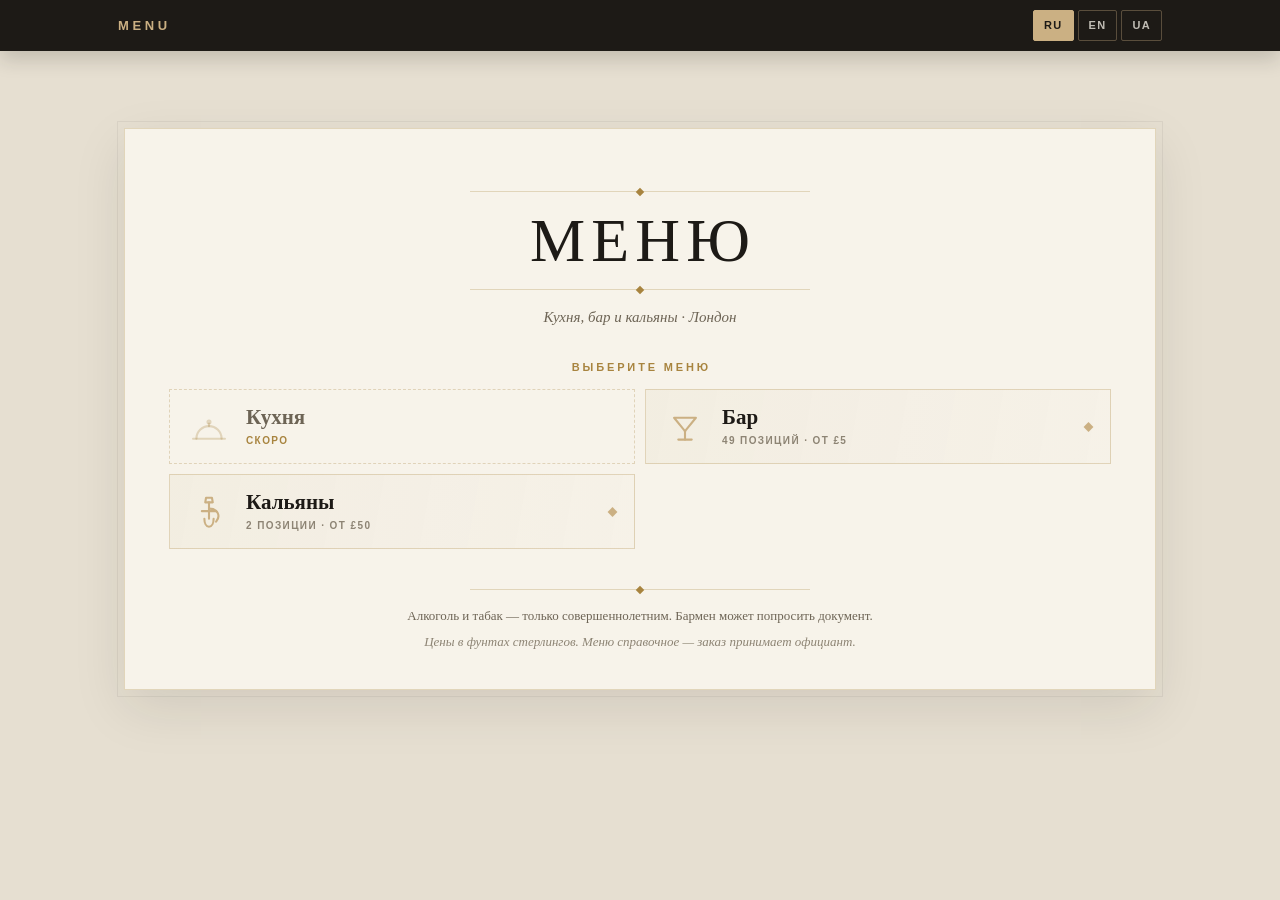
==== commit e6004b6e: "Авторські коктейлі ввімкнено всі сім Шість нових вийшли з-під вимкнення й стали поруч із Khvoyda. Ре" ====
--- a/index.html
+++ b/index.html
@@ -5,7 +5,7 @@
 <meta name="viewport" content="width=device-width, initial-scale=1, maximum-scale=1, user-scalable=no, viewport-fit=cover">
 <title>Меню</title>
 <meta name="theme-color" content="#1d1a16">
-<meta name="build" content="923470f6cb8d">
+<meta name="build" content="05c411021d10">
 <link rel="manifest" href="site.webmanifest">
 <link rel="apple-touch-icon" href="assets/icons/app-180.png">
 <meta name="apple-mobile-web-app-capable" content="yes">
@@ -770,7 +770,7 @@
     <path d="M50,60 L50,80"/>
     <path d="M34,80 L66,80"/>
   </g>
-</svg></span><span class="card__text"><span class="card__name">Бар</span><span class="card__meta">43 позиции · от <span data-promo="£4">£5</span></span></span></a><a class="card" href="hookah.html"><span class="card__icon"><svg aria-hidden="true" focusable="false" xmlns="http://www.w3.org/2000/svg" viewBox="0 0 100 100">
+</svg></span><span class="card__text"><span class="card__name">Бар</span><span class="card__meta">49 позиций · от <span data-promo="£4">£5</span></span></span></a><a class="card" href="hookah.html"><span class="card__icon"><svg aria-hidden="true" focusable="false" xmlns="http://www.w3.org/2000/svg" viewBox="0 0 100 100">
   <g fill="none" stroke="currentColor" stroke-width="5" stroke-linecap="round" stroke-linejoin="round">
     <path d="M43,16 L57,16 L59,27 L41,27 Z"/>
     <path d="M50,27 L50,66"/>
